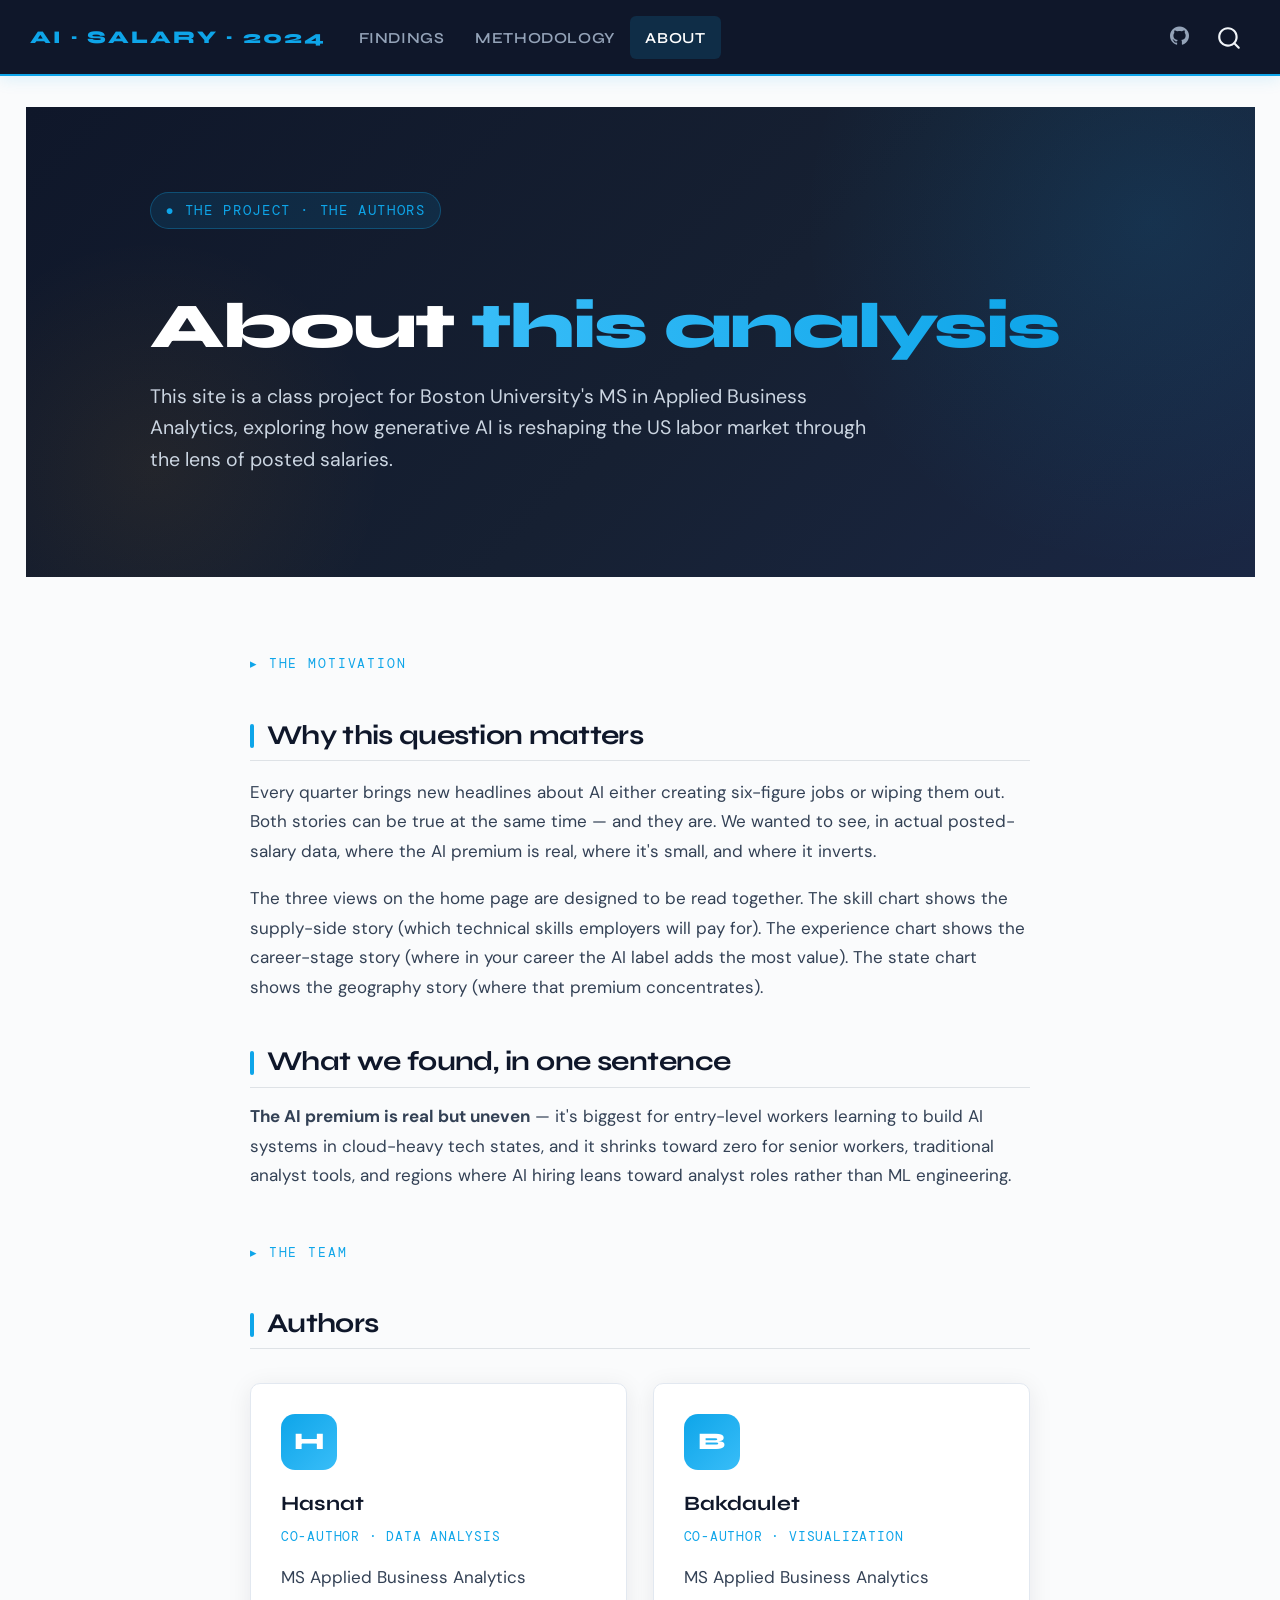
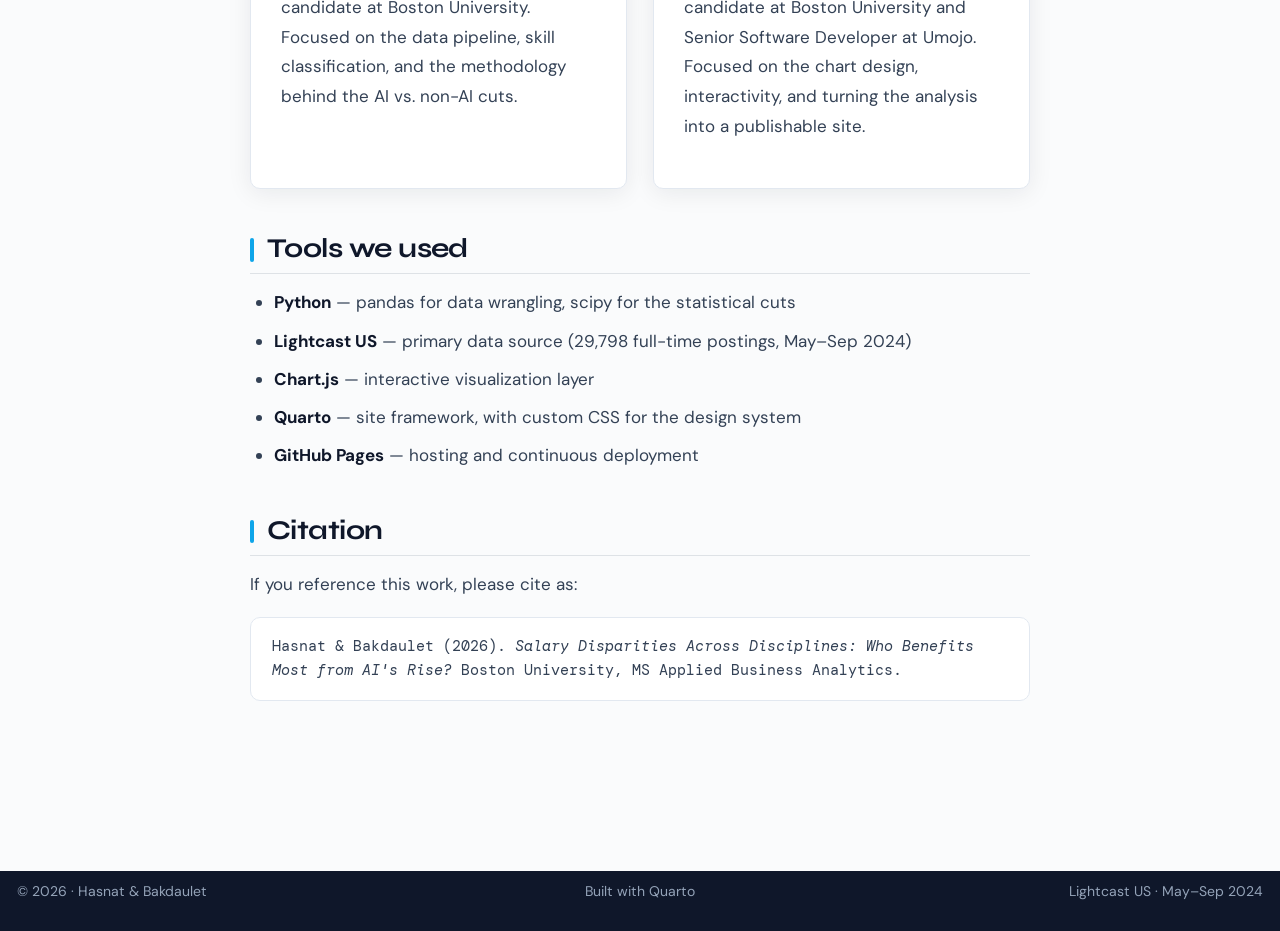
==== docs/about.html @ b26f87ef "init cvommit" ====
<!DOCTYPE html>
<html xmlns="http://www.w3.org/1999/xhtml" lang="en" xml:lang="en"><head>

<meta charset="utf-8">
<meta name="generator" content="quarto-1.8.27">

<meta name="viewport" content="width=device-width, initial-scale=1.0, user-scalable=yes">


<title>About – AI Salary Disparities</title>
<style>
code{white-space: pre-wrap;}
span.smallcaps{font-variant: small-caps;}
div.columns{display: flex; gap: min(4vw, 1.5em);}
div.column{flex: auto; overflow-x: auto;}
div.hanging-indent{margin-left: 1.5em; text-indent: -1.5em;}
ul.task-list{list-style: none;}
ul.task-list li input[type="checkbox"] {
  width: 0.8em;
  margin: 0 0.8em 0.2em -1em; /* quarto-specific, see https://github.com/quarto-dev/quarto-cli/issues/4556 */ 
  vertical-align: middle;
}
</style>


<script src="site_libs/quarto-nav/quarto-nav.js"></script>
<script src="site_libs/quarto-nav/headroom.min.js"></script>
<script src="site_libs/clipboard/clipboard.min.js"></script>
<script src="site_libs/quarto-search/autocomplete.umd.js"></script>
<script src="site_libs/quarto-search/fuse.min.js"></script>
<script src="site_libs/quarto-search/quarto-search.js"></script>
<meta name="quarto:offset" content="./">
<link href="./images/favicon.png" rel="icon" type="image/png">
<script src="site_libs/quarto-html/quarto.js" type="module"></script>
<script src="site_libs/quarto-html/tabsets/tabsets.js" type="module"></script>
<script src="site_libs/quarto-html/axe/axe-check.js" type="module"></script>
<script src="site_libs/quarto-html/popper.min.js"></script>
<script src="site_libs/quarto-html/tippy.umd.min.js"></script>
<script src="site_libs/quarto-html/anchor.min.js"></script>
<link href="site_libs/quarto-html/tippy.css" rel="stylesheet">
<link href="site_libs/quarto-html/quarto-syntax-highlighting-ed96de9b727972fe78a7b5d16c58bf87.css" rel="stylesheet" id="quarto-text-highlighting-styles">
<script src="site_libs/bootstrap/bootstrap.min.js"></script>
<link href="site_libs/bootstrap/bootstrap-icons.css" rel="stylesheet">
<link href="site_libs/bootstrap/bootstrap-c4a0ec27df06d107f209e312098e7b75.min.css" rel="stylesheet" append-hash="true" id="quarto-bootstrap" data-mode="light">
<script id="quarto-search-options" type="application/json">{
  "location": "navbar",
  "copy-button": false,
  "collapse-after": 3,
  "panel-placement": "end",
  "type": "overlay",
  "limit": 50,
  "keyboard-shortcut": [
    "f",
    "/",
    "s"
  ],
  "show-item-context": false,
  "language": {
    "search-no-results-text": "No results",
    "search-matching-documents-text": "matching documents",
    "search-copy-link-title": "Copy link to search",
    "search-hide-matches-text": "Hide additional matches",
    "search-more-match-text": "more match in this document",
    "search-more-matches-text": "more matches in this document",
    "search-clear-button-title": "Clear",
    "search-text-placeholder": "",
    "search-detached-cancel-button-title": "Cancel",
    "search-submit-button-title": "Submit",
    "search-label": "Search"
  }
}</script>
<style>html{ scroll-behavior: smooth; }</style>


<link rel="stylesheet" href="styles.css">
</head>

<body class="nav-fixed quarto-light">

<div id="quarto-search-results"></div>
  <header id="quarto-header" class="headroom fixed-top">
    <nav class="navbar navbar-expand-lg " data-bs-theme="dark">
      <div class="navbar-container container-fluid">
      <div class="navbar-brand-container mx-auto">
    <a class="navbar-brand" href="./index.html">
    <span class="navbar-title">AI · SALARY · 2024</span>
    </a>
  </div>
            <div id="quarto-search" class="" title="Search"></div>
          <button class="navbar-toggler" type="button" data-bs-toggle="collapse" data-bs-target="#navbarCollapse" aria-controls="navbarCollapse" role="menu" aria-expanded="false" aria-label="Toggle navigation" onclick="if (window.quartoToggleHeadroom) { window.quartoToggleHeadroom(); }">
  <span class="navbar-toggler-icon"></span>
</button>
          <div class="collapse navbar-collapse" id="navbarCollapse">
            <ul class="navbar-nav navbar-nav-scroll me-auto">
  <li class="nav-item">
    <a class="nav-link" href="./index.html"> 
<span class="menu-text">Findings</span></a>
  </li>  
  <li class="nav-item">
    <a class="nav-link" href="./methodology.html"> 
<span class="menu-text">Methodology</span></a>
  </li>  
  <li class="nav-item">
    <a class="nav-link active" href="./about.html" aria-current="page"> 
<span class="menu-text">About</span></a>
  </li>  
</ul>
            <ul class="navbar-nav navbar-nav-scroll ms-auto">
  <li class="nav-item compact">
    <a class="nav-link" href="https://github.com/"> <i class="bi bi-github" role="img" aria-label="GitHub">
</i> 
<span class="menu-text"></span></a>
  </li>  
</ul>
          </div> <!-- /navcollapse -->
            <div class="quarto-navbar-tools">
</div>
      </div> <!-- /container-fluid -->
    </nav>
</header>
<!-- content -->
<div id="quarto-content" class="quarto-container page-columns page-rows-contents page-layout-full page-navbar">
<!-- sidebar -->
<!-- margin-sidebar -->
    
<!-- main -->
<main class="content column-page" id="quarto-document-content">

<header id="title-block-header" class="quarto-title-block default">
<div class="quarto-title">
<h1 class="title">About</h1>
</div>



<div class="quarto-title-meta column-page">

    
  
    
  </div>
  


</header>


<!-- HERO -->
<div class="hero" style="padding:5rem 2rem 4rem;">
  <div class="hero-inner">
    <div class="hero-eyebrow">● The Project · The Authors</div>
    <h1>About <span>this analysis</span></h1>
    <p class="hero-sub">
      This site is a class project for Boston University's MS in Applied Business Analytics, exploring how
      generative AI is reshaping the US labor market through the lens of posted salaries.
    </p>
  </div>
</div>

<div class="section">
  <div class="content-block">

    <div class="section-eyebrow">▸ The motivation</div>
    <h2 class="section-title anchored" style="margin-bottom:1rem;">Why this question matters</h2>
    <p>
      Every quarter brings new headlines about AI either creating six-figure jobs or wiping them out. Both stories
      can be true at the same time — and they are. We wanted to see, in actual posted-salary data, where the AI
      premium is real, where it's small, and where it inverts.
    </p>
    <p>
      The three views on the home page are designed to be read together. The skill chart shows the supply-side
      story (which technical skills employers will pay for). The experience chart shows the career-stage story
      (where in your career the AI label adds the most value). The state chart shows the geography story (where
      that premium concentrates).
    </p>

    <h2 class="anchored">What we found, in one sentence</h2>
    <p>
      <strong>The AI premium is real but uneven</strong> — it's biggest for entry-level workers learning to build
      AI systems in cloud-heavy tech states, and it shrinks toward zero for senior workers, traditional analyst
      tools, and regions where AI hiring leans toward analyst roles rather than ML engineering.
    </p>

    <div class="section-eyebrow" style="margin-top:3rem;">▸ The team</div>
    <h2 class="section-title anchored" style="margin-bottom:1rem;">Authors</h2>

    <div class="author-grid">

      <div class="author-card">
        <div class="author-avatar">H</div>
        <div class="author-name">Hasnat</div>
        <div class="author-role">CO-AUTHOR · DATA ANALYSIS</div>
        <p class="author-bio">
          MS Applied Business Analytics candidate at Boston University. Focused on the data pipeline,
          skill classification, and the methodology behind the AI vs. non-AI cuts.
        </p>
      </div>

      <div class="author-card">
        <div class="author-avatar">B</div>
        <div class="author-name">Bakdaulet</div>
        <div class="author-role">CO-AUTHOR · VISUALIZATION</div>
        <p class="author-bio">
          MS Applied Business Analytics candidate at Boston University and Senior Software Developer at Umojo.
          Focused on the chart design, interactivity, and turning the analysis into a publishable site.
        </p>
      </div>

    </div>

    <h2 class="anchored">Tools we used</h2>
    <ul>
      <li><strong>Python</strong> — pandas for data wrangling, scipy for the statistical cuts</li>
      <li><strong>Lightcast US</strong> — primary data source (29,798 full-time postings, May–Sep 2024)</li>
      <li><strong>Chart.js</strong> — interactive visualization layer</li>
      <li><strong>Quarto</strong> — site framework, with custom CSS for the design system</li>
      <li><strong>GitHub Pages</strong> — hosting and continuous deployment</li>
    </ul>

    <h2 class="anchored">Citation</h2>
    <p>
      If you reference this work, please cite as:
    </p>
    <p style="background:#fff; border:1.5px solid var(--border); border-radius:10px; padding:1rem 1.25rem; font-family:'DM Mono',monospace; font-size:.88rem; color:var(--navy-3); line-height:1.6;">
      Hasnat &amp; Bakdaulet (2026). <em>Salary Disparities Across Disciplines: Who Benefits Most from AI's Rise?</em>
      Boston University, MS Applied Business Analytics.
    </p>

  </div>
</div>



</main> <!-- /main -->
<script id="quarto-html-after-body" type="application/javascript">
  window.document.addEventListener("DOMContentLoaded", function (event) {
    const icon = "";
    const anchorJS = new window.AnchorJS();
    anchorJS.options = {
      placement: 'right',
      icon: icon
    };
    anchorJS.add('.anchored');
    const isCodeAnnotation = (el) => {
      for (const clz of el.classList) {
        if (clz.startsWith('code-annotation-')) {                     
          return true;
        }
      }
      return false;
    }
    const onCopySuccess = function(e) {
      // button target
      const button = e.trigger;
      // don't keep focus
      button.blur();
      // flash "checked"
      button.classList.add('code-copy-button-checked');
      var currentTitle = button.getAttribute("title");
      button.setAttribute("title", "Copied!");
      let tooltip;
      if (window.bootstrap) {
        button.setAttribute("data-bs-toggle", "tooltip");
        button.setAttribute("data-bs-placement", "left");
        button.setAttribute("data-bs-title", "Copied!");
        tooltip = new bootstrap.Tooltip(button, 
          { trigger: "manual", 
            customClass: "code-copy-button-tooltip",
            offset: [0, -8]});
        tooltip.show();    
      }
      setTimeout(function() {
        if (tooltip) {
          tooltip.hide();
          button.removeAttribute("data-bs-title");
          button.removeAttribute("data-bs-toggle");
          button.removeAttribute("data-bs-placement");
        }
        button.setAttribute("title", currentTitle);
        button.classList.remove('code-copy-button-checked');
      }, 1000);
      // clear code selection
      e.clearSelection();
    }
    const getTextToCopy = function(trigger) {
      const outerScaffold = trigger.parentElement.cloneNode(true);
      const codeEl = outerScaffold.querySelector('code');
      for (const childEl of codeEl.children) {
        if (isCodeAnnotation(childEl)) {
          childEl.remove();
        }
      }
      return codeEl.innerText;
    }
    const clipboard = new window.ClipboardJS('.code-copy-button:not([data-in-quarto-modal])', {
      text: getTextToCopy
    });
    clipboard.on('success', onCopySuccess);
    if (window.document.getElementById('quarto-embedded-source-code-modal')) {
      const clipboardModal = new window.ClipboardJS('.code-copy-button[data-in-quarto-modal]', {
        text: getTextToCopy,
        container: window.document.getElementById('quarto-embedded-source-code-modal')
      });
      clipboardModal.on('success', onCopySuccess);
    }
      var localhostRegex = new RegExp(/^(?:http|https):\/\/localhost\:?[0-9]*\//);
      var mailtoRegex = new RegExp(/^mailto:/);
        var filterRegex = new RegExp('/' + window.location.host + '/');
      var isInternal = (href) => {
          return filterRegex.test(href) || localhostRegex.test(href) || mailtoRegex.test(href);
      }
      // Inspect non-navigation links and adorn them if external
     var links = window.document.querySelectorAll('a[href]:not(.nav-link):not(.navbar-brand):not(.toc-action):not(.sidebar-link):not(.sidebar-item-toggle):not(.pagination-link):not(.no-external):not([aria-hidden]):not(.dropdown-item):not(.quarto-navigation-tool):not(.about-link)');
      for (var i=0; i<links.length; i++) {
        const link = links[i];
        if (!isInternal(link.href)) {
          // undo the damage that might have been done by quarto-nav.js in the case of
          // links that we want to consider external
          if (link.dataset.originalHref !== undefined) {
            link.href = link.dataset.originalHref;
          }
            // target, if specified
            link.setAttribute("target", "_blank");
            if (link.getAttribute("rel") === null) {
              link.setAttribute("rel", "noopener");
            }
        }
      }
    function tippyHover(el, contentFn, onTriggerFn, onUntriggerFn) {
      const config = {
        allowHTML: true,
        maxWidth: 500,
        delay: 100,
        arrow: false,
        appendTo: function(el) {
            return el.parentElement;
        },
        interactive: true,
        interactiveBorder: 10,
        theme: 'quarto',
        placement: 'bottom-start',
      };
      if (contentFn) {
        config.content = contentFn;
      }
      if (onTriggerFn) {
        config.onTrigger = onTriggerFn;
      }
      if (onUntriggerFn) {
        config.onUntrigger = onUntriggerFn;
      }
      window.tippy(el, config); 
    }
    const noterefs = window.document.querySelectorAll('a[role="doc-noteref"]');
    for (var i=0; i<noterefs.length; i++) {
      const ref = noterefs[i];
      tippyHover(ref, function() {
        // use id or data attribute instead here
        let href = ref.getAttribute('data-footnote-href') || ref.getAttribute('href');
        try { href = new URL(href).hash; } catch {}
        const id = href.replace(/^#\/?/, "");
        const note = window.document.getElementById(id);
        if (note) {
          return note.innerHTML;
        } else {
          return "";
        }
      });
    }
    const xrefs = window.document.querySelectorAll('a.quarto-xref');
    const processXRef = (id, note) => {
      // Strip column container classes
      const stripColumnClz = (el) => {
        el.classList.remove("page-full", "page-columns");
        if (el.children) {
          for (const child of el.children) {
            stripColumnClz(child);
          }
        }
      }
      stripColumnClz(note)
      if (id === null || id.startsWith('sec-')) {
        // Special case sections, only their first couple elements
        const container = document.createElement("div");
        if (note.children && note.children.length > 2) {
          container.appendChild(note.children[0].cloneNode(true));
          for (let i = 1; i < note.children.length; i++) {
            const child = note.children[i];
            if (child.tagName === "P" && child.innerText === "") {
              continue;
            } else {
              container.appendChild(child.cloneNode(true));
              break;
            }
          }
          if (window.Quarto?.typesetMath) {
            window.Quarto.typesetMath(container);
          }
          return container.innerHTML
        } else {
          if (window.Quarto?.typesetMath) {
            window.Quarto.typesetMath(note);
          }
          return note.innerHTML;
        }
      } else {
        // Remove any anchor links if they are present
        const anchorLink = note.querySelector('a.anchorjs-link');
        if (anchorLink) {
          anchorLink.remove();
        }
        if (window.Quarto?.typesetMath) {
          window.Quarto.typesetMath(note);
        }
        if (note.classList.contains("callout")) {
          return note.outerHTML;
        } else {
          return note.innerHTML;
        }
      }
    }
    for (var i=0; i<xrefs.length; i++) {
      const xref = xrefs[i];
      tippyHover(xref, undefined, function(instance) {
        instance.disable();
        let url = xref.getAttribute('href');
        let hash = undefined; 
        if (url.startsWith('#')) {
          hash = url;
        } else {
          try { hash = new URL(url).hash; } catch {}
        }
        if (hash) {
          const id = hash.replace(/^#\/?/, "");
          const note = window.document.getElementById(id);
          if (note !== null) {
            try {
              const html = processXRef(id, note.cloneNode(true));
              instance.setContent(html);
            } finally {
              instance.enable();
              instance.show();
            }
          } else {
            // See if we can fetch this
            fetch(url.split('#')[0])
            .then(res => res.text())
            .then(html => {
              const parser = new DOMParser();
              const htmlDoc = parser.parseFromString(html, "text/html");
              const note = htmlDoc.getElementById(id);
              if (note !== null) {
                const html = processXRef(id, note);
                instance.setContent(html);
              } 
            }).finally(() => {
              instance.enable();
              instance.show();
            });
          }
        } else {
          // See if we can fetch a full url (with no hash to target)
          // This is a special case and we should probably do some content thinning / targeting
          fetch(url)
          .then(res => res.text())
          .then(html => {
            const parser = new DOMParser();
            const htmlDoc = parser.parseFromString(html, "text/html");
            const note = htmlDoc.querySelector('main.content');
            if (note !== null) {
              // This should only happen for chapter cross references
              // (since there is no id in the URL)
              // remove the first header
              if (note.children.length > 0 && note.children[0].tagName === "HEADER") {
                note.children[0].remove();
              }
              const html = processXRef(null, note);
              instance.setContent(html);
            } 
          }).finally(() => {
            instance.enable();
            instance.show();
          });
        }
      }, function(instance) {
      });
    }
        let selectedAnnoteEl;
        const selectorForAnnotation = ( cell, annotation) => {
          let cellAttr = 'data-code-cell="' + cell + '"';
          let lineAttr = 'data-code-annotation="' +  annotation + '"';
          const selector = 'span[' + cellAttr + '][' + lineAttr + ']';
          return selector;
        }
        const selectCodeLines = (annoteEl) => {
          const doc = window.document;
          const targetCell = annoteEl.getAttribute("data-target-cell");
          const targetAnnotation = annoteEl.getAttribute("data-target-annotation");
          const annoteSpan = window.document.querySelector(selectorForAnnotation(targetCell, targetAnnotation));
          const lines = annoteSpan.getAttribute("data-code-lines").split(",");
          const lineIds = lines.map((line) => {
            return targetCell + "-" + line;
          })
          let top = null;
          let height = null;
          let parent = null;
          if (lineIds.length > 0) {
              //compute the position of the single el (top and bottom and make a div)
              const el = window.document.getElementById(lineIds[0]);
              top = el.offsetTop;
              height = el.offsetHeight;
              parent = el.parentElement.parentElement;
            if (lineIds.length > 1) {
              const lastEl = window.document.getElementById(lineIds[lineIds.length - 1]);
              const bottom = lastEl.offsetTop + lastEl.offsetHeight;
              height = bottom - top;
            }
            if (top !== null && height !== null && parent !== null) {
              // cook up a div (if necessary) and position it 
              let div = window.document.getElementById("code-annotation-line-highlight");
              if (div === null) {
                div = window.document.createElement("div");
                div.setAttribute("id", "code-annotation-line-highlight");
                div.style.position = 'absolute';
                parent.appendChild(div);
              }
              div.style.top = top - 2 + "px";
              div.style.height = height + 4 + "px";
              div.style.left = 0;
              let gutterDiv = window.document.getElementById("code-annotation-line-highlight-gutter");
              if (gutterDiv === null) {
                gutterDiv = window.document.createElement("div");
                gutterDiv.setAttribute("id", "code-annotation-line-highlight-gutter");
                gutterDiv.style.position = 'absolute';
                const codeCell = window.document.getElementById(targetCell);
                const gutter = codeCell.querySelector('.code-annotation-gutter');
                gutter.appendChild(gutterDiv);
              }
              gutterDiv.style.top = top - 2 + "px";
              gutterDiv.style.height = height + 4 + "px";
            }
            selectedAnnoteEl = annoteEl;
          }
        };
        const unselectCodeLines = () => {
          const elementsIds = ["code-annotation-line-highlight", "code-annotation-line-highlight-gutter"];
          elementsIds.forEach((elId) => {
            const div = window.document.getElementById(elId);
            if (div) {
              div.remove();
            }
          });
          selectedAnnoteEl = undefined;
        };
          // Handle positioning of the toggle
      window.addEventListener(
        "resize",
        throttle(() => {
          elRect = undefined;
          if (selectedAnnoteEl) {
            selectCodeLines(selectedAnnoteEl);
          }
        }, 10)
      );
      function throttle(fn, ms) {
      let throttle = false;
      let timer;
        return (...args) => {
          if(!throttle) { // first call gets through
              fn.apply(this, args);
              throttle = true;
          } else { // all the others get throttled
              if(timer) clearTimeout(timer); // cancel #2
              timer = setTimeout(() => {
                fn.apply(this, args);
                timer = throttle = false;
              }, ms);
          }
        };
      }
        // Attach click handler to the DT
        const annoteDls = window.document.querySelectorAll('dt[data-target-cell]');
        for (const annoteDlNode of annoteDls) {
          annoteDlNode.addEventListener('click', (event) => {
            const clickedEl = event.target;
            if (clickedEl !== selectedAnnoteEl) {
              unselectCodeLines();
              const activeEl = window.document.querySelector('dt[data-target-cell].code-annotation-active');
              if (activeEl) {
                activeEl.classList.remove('code-annotation-active');
              }
              selectCodeLines(clickedEl);
              clickedEl.classList.add('code-annotation-active');
            } else {
              // Unselect the line
              unselectCodeLines();
              clickedEl.classList.remove('code-annotation-active');
            }
          });
        }
    const findCites = (el) => {
      const parentEl = el.parentElement;
      if (parentEl) {
        const cites = parentEl.dataset.cites;
        if (cites) {
          return {
            el,
            cites: cites.split(' ')
          };
        } else {
          return findCites(el.parentElement)
        }
      } else {
        return undefined;
      }
    };
    var bibliorefs = window.document.querySelectorAll('a[role="doc-biblioref"]');
    for (var i=0; i<bibliorefs.length; i++) {
      const ref = bibliorefs[i];
      const citeInfo = findCites(ref);
      if (citeInfo) {
        tippyHover(citeInfo.el, function() {
          var popup = window.document.createElement('div');
          citeInfo.cites.forEach(function(cite) {
            var citeDiv = window.document.createElement('div');
            citeDiv.classList.add('hanging-indent');
            citeDiv.classList.add('csl-entry');
            var biblioDiv = window.document.getElementById('ref-' + cite);
            if (biblioDiv) {
              citeDiv.innerHTML = biblioDiv.innerHTML;
            }
            popup.appendChild(citeDiv);
          });
          return popup.innerHTML;
        });
      }
    }
  });
  </script>
</div> <!-- /content -->
<footer class="footer">
  <div class="nav-footer">
    <div class="nav-footer-left">
<p>© 2026 · Hasnat &amp; Bakdaulet</p>
</div>   
    <div class="nav-footer-center">
<p>Built with Quarto</p>
</div>
    <div class="nav-footer-right">
<p>Lightcast US · May–Sep 2024</p>
</div>
  </div>
</footer>




<script src="site_libs/quarto-html/zenscroll-min.js"></script>
</body></html>
---- docs/site_libs/quarto-html/tippy.css ----
.tippy-box[data-animation=fade][data-state=hidden]{opacity:0}[data-tippy-root]{max-width:calc(100vw - 10px)}.tippy-box{position:relative;background-color:#333;color:#fff;border-radius:4px;font-size:14px;line-height:1.4;white-space:normal;outline:0;transition-property:transform,visibility,opacity}.tippy-box[data-placement^=top]>.tippy-arrow{bottom:0}.tippy-box[data-placement^=top]>.tippy-arrow:before{bottom:-7px;left:0;border-width:8px 8px 0;border-top-color:initial;transform-origin:center top}.tippy-box[data-placement^=bottom]>.tippy-arrow{top:0}.tippy-box[data-placement^=bottom]>.tippy-arrow:before{top:-7px;left:0;border-width:0 8px 8px;border-bottom-color:initial;transform-origin:center bottom}.tippy-box[data-placement^=left]>.tippy-arrow{right:0}.tippy-box[data-placement^=left]>.tippy-arrow:before{border-width:8px 0 8px 8px;border-left-color:initial;right:-7px;transform-origin:center left}.tippy-box[data-placement^=right]>.tippy-arrow{left:0}.tippy-box[data-placement^=right]>.tippy-arrow:before{left:-7px;border-width:8px 8px 8px 0;border-right-color:initial;transform-origin:center right}.tippy-box[data-inertia][data-state=visible]{transition-timing-function:cubic-bezier(.54,1.5,.38,1.11)}.tippy-arrow{width:16px;height:16px;color:#333}.tippy-arrow:before{content:"";position:absolute;border-color:transparent;border-style:solid}.tippy-content{position:relative;padding:5px 9px;z-index:1}
---- docs/site_libs/quarto-html/quarto-syntax-highlighting-ed96de9b727972fe78a7b5d16c58bf87.css ----
/* quarto syntax highlight colors */
:root {
  --quarto-hl-ot-color: #003B4F;
  --quarto-hl-at-color: #657422;
  --quarto-hl-ss-color: #20794D;
  --quarto-hl-an-color: #5E5E5E;
  --quarto-hl-fu-color: #4758AB;
  --quarto-hl-st-color: #20794D;
  --quarto-hl-cf-color: #003B4F;
  --quarto-hl-op-color: #5E5E5E;
  --quarto-hl-er-color: #AD0000;
  --quarto-hl-bn-color: #AD0000;
  --quarto-hl-al-color: #AD0000;
  --quarto-hl-va-color: #111111;
  --quarto-hl-bu-color: inherit;
  --quarto-hl-ex-color: inherit;
  --quarto-hl-pp-color: #AD0000;
  --quarto-hl-in-color: #5E5E5E;
  --quarto-hl-vs-color: #20794D;
  --quarto-hl-wa-color: #5E5E5E;
  --quarto-hl-do-color: #5E5E5E;
  --quarto-hl-im-color: #00769E;
  --quarto-hl-ch-color: #20794D;
  --quarto-hl-dt-color: #AD0000;
  --quarto-hl-fl-color: #AD0000;
  --quarto-hl-co-color: #5E5E5E;
  --quarto-hl-cv-color: #5E5E5E;
  --quarto-hl-cn-color: #8f5902;
  --quarto-hl-sc-color: #5E5E5E;
  --quarto-hl-dv-color: #AD0000;
  --quarto-hl-kw-color: #003B4F;
}

/* other quarto variables */
:root {
  --quarto-font-monospace: SFMono-Regular, Menlo, Monaco, Consolas, "Liberation Mono", "Courier New", monospace;
}

/* syntax highlight based on Pandoc's rules */
pre > code.sourceCode > span {
  color: #003B4F;
}

code.sourceCode > span {
  color: #003B4F;
}

div.sourceCode,
div.sourceCode pre.sourceCode {
  color: #003B4F;
}

/* Normal */
code span {
  color: #003B4F;
}

/* Alert */
code span.al {
  color: #AD0000;
  font-style: inherit;
}

/* Annotation */
code span.an {
  color: #5E5E5E;
  font-style: inherit;
}

/* Attribute */
code span.at {
  color: #657422;
  font-style: inherit;
}

/* BaseN */
code span.bn {
  color: #AD0000;
  font-style: inherit;
}

/* BuiltIn */
code span.bu {
  font-style: inherit;
}

/* ControlFlow */
code span.cf {
  color: #003B4F;
  font-weight: bold;
  font-style: inherit;
}

/* Char */
code span.ch {
  color: #20794D;
  font-style: inherit;
}

/* Constant */
code span.cn {
  color: #8f5902;
  font-style: inherit;
}

/* Comment */
code span.co {
  color: #5E5E5E;
  font-style: inherit;
}

/* CommentVar */
code span.cv {
  color: #5E5E5E;
  font-style: italic;
}

/* Documentation */
code span.do {
  color: #5E5E5E;
  font-style: italic;
}

/* DataType */
code span.dt {
  color: #AD0000;
  font-style: inherit;
}

/* DecVal */
code span.dv {
  color: #AD0000;
  font-style: inherit;
}

/* Error */
code span.er {
  color: #AD0000;
  font-style: inherit;
}

/* Extension */
code span.ex {
  font-style: inherit;
}

/* Float */
code span.fl {
  color: #AD0000;
  font-style: inherit;
}

/* Function */
code span.fu {
  color: #4758AB;
  font-style: inherit;
}

/* Import */
code span.im {
  color: #00769E;
  font-style: inherit;
}

/* Information */
code span.in {
  color: #5E5E5E;
  font-style: inherit;
}

/* Keyword */
code span.kw {
  color: #003B4F;
  font-weight: bold;
  font-style: inherit;
}

/* Operator */
code span.op {
  color: #5E5E5E;
  font-style: inherit;
}

/* Other */
code span.ot {
  color: #003B4F;
  font-style: inherit;
}

/* Preprocessor */
code span.pp {
  color: #AD0000;
  font-style: inherit;
}

/* SpecialChar */
code span.sc {
  color: #5E5E5E;
  font-style: inherit;
}

/* SpecialString */
code span.ss {
  color: #20794D;
  font-style: inherit;
}

/* String */
code span.st {
  color: #20794D;
  font-style: inherit;
}

/* Variable */
code span.va {
  color: #111111;
  font-style: inherit;
}

/* VerbatimString */
code span.vs {
  color: #20794D;
  font-style: inherit;
}

/* Warning */
code span.wa {
  color: #5E5E5E;
  font-style: italic;
}

.prevent-inlining {
  content: "</";
}

/*# sourceMappingURL=0920dd6d7437995b8cdf7429764427b1.css.map */
---- docs/styles.css ----
/* ============================================================
   AI SALARY DISPARITIES — SITE STYLES
   Authors: Hasnat & Bakdaulet
   ============================================================ */

@import url('https://fonts.googleapis.com/css2?family=Syne:wght@400;600;700;800&family=DM+Sans:ital,wght@0,300;0,400;0,500;1,400&family=DM+Mono:wght@400;500&display=swap');

/* ── Root Variables ───────────────────────────────────────── */
:root {
  --navy:    #0f172a;
  --navy-2:  #1e293b;
  --navy-3:  #334155;
  --sky:     #0ea5e9;
  --sky-2:   #38bdf8;
  --green:   #1D9E75;
  --green-2: #9DCFB7;
  --orange:  #D85A30;
  --amber:   #f59e0b;
  --slate:   #64748b;
  --slate-2: #94a3b8;
  --light:   #f1f5f9;
  --white:   #ffffff;
  --border:  #e2e8f0;
  --radius:  10px;
  --shadow:  0 4px 24px rgba(15,23,42,.08);
  --shadow-lg: 0 12px 48px rgba(15,23,42,.14);

  /* Aliases used by embedded chart HTML (originally Anthropic vars) */
  --color-text-primary:    #0f172a;
  --color-text-secondary:  #334155;
  --color-text-tertiary:   #64748b;
}

/* ── Base ─────────────────────────────────────────────────── */
body {
  font-family: 'DM Sans', sans-serif;
  font-size: 1rem;
  color: var(--navy-3);
  background: #fafbfc;
  line-height: 1.7;
}

h1, h2, h3, h4, h5 {
  font-family: 'Syne', sans-serif;
  font-weight: 700;
  color: var(--navy);
  letter-spacing: -0.02em;
}

a {
  color: var(--sky);
  text-decoration: none;
  transition: color .2s;
}
a:hover { color: var(--amber); text-decoration: none; }

code, pre {
  font-family: 'DM Mono', monospace;
  font-size: .875em;
}

/* ── Navbar ───────────────────────────────────────────────── */
.navbar {
  background: var(--navy) !important;
  padding: .75rem 1.5rem;
  border-bottom: 2px solid var(--sky);
  box-shadow: 0 2px 16px rgba(14,165,233,.15);
}

.navbar-brand {
  font-family: 'Syne', sans-serif;
  font-weight: 800;
  font-size: 1.05rem;
  color: var(--sky) !important;
  letter-spacing: .12em;
}

.navbar-nav .nav-link {
  font-family: 'Syne', sans-serif;
  font-weight: 600;
  font-size: .9rem;
  letter-spacing: .04em;
  text-transform: uppercase;
  color: #94a3b8 !important;
  padding: .5rem .9rem !important;
  border-radius: 6px;
  transition: all .2s;
}
.navbar-nav .nav-link:hover,
.navbar-nav .nav-link.active {
  color: var(--white) !important;
  background: rgba(14,165,233,.15);
}

/* ── Hero Section ─────────────────────────────────────────── */
.hero {
  background: linear-gradient(135deg, var(--navy) 0%, #162032 55%, #1a2744 100%);
  color: var(--white);
  padding: 6rem 2rem 5rem;
  position: relative;
  overflow: hidden;
}

.hero::before {
  content: '';
  position: absolute;
  top: -50%;
  right: -20%;
  width: 700px;
  height: 700px;
  background: radial-gradient(circle, rgba(14,165,233,.12) 0%, transparent 70%);
  pointer-events: none;
}

.hero::after {
  content: '';
  position: absolute;
  bottom: -30%;
  left: -10%;
  width: 500px;
  height: 500px;
  background: radial-gradient(circle, rgba(245,158,11,.07) 0%, transparent 65%);
  pointer-events: none;
}

.hero-inner {
  max-width: 980px;
  margin: 0 auto;
  position: relative;
  z-index: 1;
}

.hero-eyebrow {
  display: inline-flex;
  align-items: center;
  gap: .5rem;
  font-family: 'DM Mono', monospace;
  font-size: .8rem;
  letter-spacing: .12em;
  text-transform: uppercase;
  color: var(--sky);
  background: rgba(14,165,233,.12);
  border: 1px solid rgba(14,165,233,.3);
  padding: .35rem .85rem;
  border-radius: 50px;
  margin-bottom: 1.75rem;
}

.hero h1 {
  font-family: 'Syne', sans-serif;
  font-size: clamp(2.4rem, 5vw, 3.8rem);
  font-weight: 800;
  color: var(--white);
  line-height: 1.05;
  margin-bottom: 1.25rem;
  letter-spacing: -.03em;
}

.hero h1 span {
  background: linear-gradient(90deg, var(--sky-2), var(--sky));
  -webkit-background-clip: text;
  -webkit-text-fill-color: transparent;
  background-clip: text;
}

.hero-sub {
  font-size: 1.15rem;
  color: #cbd5e1;
  max-width: 720px;
  margin: 0 0 2rem;
  line-height: 1.6;
}

.hero-meta {
  display: flex;
  gap: 1.75rem;
  flex-wrap: wrap;
  margin-top: 2rem;
  padding-top: 2rem;
  border-top: 1px solid rgba(148,163,184,.2);
}

.hero-meta-item {
  display: flex;
  flex-direction: column;
  gap: .15rem;
}

.hero-meta-label {
  font-family: 'DM Mono', monospace;
  font-size: .7rem;
  letter-spacing: .12em;
  text-transform: uppercase;
  color: var(--slate-2);
}

.hero-meta-value {
  font-family: 'Syne', sans-serif;
  font-weight: 600;
  font-size: 1rem;
  color: var(--white);
}

/* ── Section Containers ───────────────────────────────────── */
.section {
  max-width: 1100px;
  margin: 0 auto;
  padding: 4.5rem 2rem;
}

.section-eyebrow {
  font-family: 'DM Mono', monospace;
  font-size: .78rem;
  letter-spacing: .14em;
  text-transform: uppercase;
  color: var(--sky);
  margin-bottom: .6rem;
}

.section-title {
  font-family: 'Syne', sans-serif;
  font-size: 2.1rem;
  font-weight: 700;
  color: var(--navy);
  margin: 0 0 .75rem;
  letter-spacing: -.025em;
}

.section-lead {
  font-size: 1.05rem;
  color: var(--slate);
  max-width: 720px;
  margin: 0 0 2rem;
}

/* ── Visualization Card ───────────────────────────────────── */
.viz-card {
  background: var(--white);
  border: 1.5px solid var(--border);
  border-radius: 14px;
  padding: 0;
  box-shadow: var(--shadow);
  margin-bottom: 3.5rem;
  overflow: hidden;
  transition: all .25s;
}

.viz-card:hover {
  border-color: rgba(14,165,233,.4);
  box-shadow: var(--shadow-lg);
}

.viz-header {
  padding: 1.75rem 2rem 0;
  display: flex;
  align-items: flex-start;
  gap: 1rem;
}

.viz-number {
  font-family: 'Syne', sans-serif;
  font-weight: 800;
  font-size: 2.2rem;
  color: var(--sky);
  line-height: 1;
  min-width: 60px;
  background: linear-gradient(135deg, var(--sky), var(--sky-2));
  -webkit-background-clip: text;
  -webkit-text-fill-color: transparent;
  background-clip: text;
  letter-spacing: -.04em;
}

.viz-eyebrow {
  font-family: 'DM Mono', monospace;
  font-size: .7rem;
  letter-spacing: .14em;
  text-transform: uppercase;
  color: var(--sky);
  margin-bottom: .35rem;
}

.viz-headline {
  font-family: 'Syne', sans-serif;
  font-size: 1.35rem;
  font-weight: 700;
  color: var(--navy);
  line-height: 1.3;
  margin: 0 0 .25rem;
  letter-spacing: -.02em;
}

.viz-explanation {
  padding: 1.25rem 2rem 1.75rem;
  border-bottom: 1px solid var(--border);
  background: linear-gradient(180deg, rgba(14,165,233,.02) 0%, transparent 100%);
}

.viz-explanation p {
  font-size: 1rem;
  color: var(--navy-3);
  line-height: 1.65;
  margin: 0;
}

.viz-explanation p + p {
  margin-top: .75rem;
}

.viz-body {
  padding: 1.5rem 2rem 2rem;
}

/* ── Insight badges ───────────────────────────────────────── */
.insight-row {
  display: grid;
  grid-template-columns: repeat(3, 1fr);
  gap: 1rem;
  margin-top: 3rem;
}

.insight-card {
  background: var(--white);
  border: 1.5px solid var(--border);
  border-left: 4px solid var(--sky);
  border-radius: var(--radius);
  padding: 1.5rem;
  transition: all .2s;
}

.insight-card:hover {
  transform: translateY(-2px);
  box-shadow: var(--shadow);
}

.insight-stat {
  font-family: 'Syne', sans-serif;
  font-weight: 800;
  font-size: 2rem;
  color: var(--sky);
  line-height: 1;
  margin-bottom: .4rem;
}

.insight-label {
  font-size: .92rem;
  color: var(--navy-3);
  line-height: 1.45;
}

/* ── Authors strip ────────────────────────────────────────── */
.authors-strip {
  background: var(--white);
  border-top: 1px solid var(--border);
  border-bottom: 1px solid var(--border);
  padding: 1.5rem 2rem;
}

.authors-strip-inner {
  max-width: 1100px;
  margin: 0 auto;
  display: flex;
  align-items: center;
  justify-content: space-between;
  flex-wrap: wrap;
  gap: 1rem;
}

.authors-label {
  font-family: 'DM Mono', monospace;
  font-size: .72rem;
  letter-spacing: .14em;
  text-transform: uppercase;
  color: var(--slate);
}

.authors-names {
  font-family: 'Syne', sans-serif;
  font-weight: 700;
  font-size: 1rem;
  color: var(--navy);
  display: flex;
  align-items: center;
  gap: .75rem;
  flex-wrap: wrap;
}

.author-chip {
  display: inline-flex;
  align-items: center;
  gap: .5rem;
  background: rgba(14,165,233,.08);
  border: 1px solid rgba(14,165,233,.2);
  padding: .35rem .85rem;
  border-radius: 50px;
  font-size: .9rem;
}

.author-dot {
  width: 8px;
  height: 8px;
  background: var(--sky);
  border-radius: 50%;
}

.authors-meta {
  font-family: 'DM Mono', monospace;
  font-size: .78rem;
  color: var(--slate);
}

/* ── About / Methodology Pages ────────────────────────────── */
.content-block {
  max-width: 780px;
  margin: 0 auto;
}

.content-block h2 {
  font-size: 1.6rem;
  margin-top: 2.5rem;
  margin-bottom: .85rem;
  position: relative;
  padding-left: 1rem;
}

.content-block h2::before {
  content: '';
  position: absolute;
  left: 0; top: .35rem;
  width: 4px; height: 1.4rem;
  background: var(--sky);
  border-radius: 2px;
}

.content-block h3 {
  font-size: 1.15rem;
  margin-top: 1.75rem;
  margin-bottom: .5rem;
  color: var(--navy);
}

.content-block p {
  font-size: 1rem;
  line-height: 1.75;
  color: var(--navy-3);
  margin-bottom: 1rem;
}

.content-block ul, .content-block ol {
  font-size: 1rem;
  line-height: 1.75;
  color: var(--navy-3);
  padding-left: 1.4rem;
}

.content-block li {
  margin-bottom: .5rem;
}

.content-block li strong {
  color: var(--navy);
}

.spec-grid {
  display: grid;
  grid-template-columns: 1fr 1fr;
  gap: 1rem;
  margin: 2rem 0;
}

.spec-item {
  background: var(--white);
  border: 1.5px solid var(--border);
  border-radius: var(--radius);
  padding: 1.25rem;
}

.spec-label {
  font-family: 'DM Mono', monospace;
  font-size: .7rem;
  letter-spacing: .14em;
  text-transform: uppercase;
  color: var(--slate);
  margin-bottom: .25rem;
}

.spec-value {
  font-family: 'Syne', sans-serif;
  font-weight: 700;
  font-size: 1.05rem;
  color: var(--navy);
}

/* ── Author Cards (About Page) ────────────────────────────── */
.author-grid {
  display: grid;
  grid-template-columns: 1fr 1fr;
  gap: 1.5rem;
  margin-top: 2rem;
}

.author-card {
  background: var(--white);
  border: 1.5px solid var(--border);
  border-radius: var(--radius);
  padding: 1.75rem;
  transition: all .25s;
  box-shadow: var(--shadow);
}

.author-card:hover {
  border-color: var(--sky);
  box-shadow: var(--shadow-lg);
  transform: translateY(-2px);
}

.author-avatar {
  width: 56px;
  height: 56px;
  background: linear-gradient(135deg, var(--sky), var(--sky-2));
  color: var(--white);
  border-radius: 14px;
  display: flex;
  align-items: center;
  justify-content: center;
  font-family: 'Syne', sans-serif;
  font-weight: 800;
  font-size: 1.4rem;
  margin-bottom: 1rem;
  letter-spacing: -.02em;
}

.author-name {
  font-family: 'Syne', sans-serif;
  font-weight: 700;
  font-size: 1.2rem;
  color: var(--navy);
  margin: 0 0 .25rem;
}

.author-role {
  font-family: 'DM Mono', monospace;
  font-size: .78rem;
  color: var(--sky);
  letter-spacing: .06em;
  margin-bottom: .85rem;
}

.author-bio {
  font-size: .92rem;
  color: var(--navy-3);
  line-height: 1.6;
}

/* ── Footer ───────────────────────────────────────────────── */
.page-footer {
  background: var(--navy) !important;
  border-top: 2px solid rgba(14,165,233,.2);
  color: #64748b !important;
  font-size: .85rem;
}

/* ── Quarto Overrides ─────────────────────────────────────── */
#quarto-content { padding: 0; }

main.content {
  padding: 0;
  max-width: 100%;
}

.quarto-title-block { display: none; }

.page-columns.page-full { padding: 0; }

/* ── Responsive ───────────────────────────────────────────── */
@media (max-width: 768px) {
  .hero { padding: 4rem 1.25rem 3rem; }
  .hero h1 { font-size: 2rem; }
  .section { padding: 3rem 1.25rem; }
  .insight-row { grid-template-columns: 1fr; }
  .author-grid { grid-template-columns: 1fr; }
  .spec-grid { grid-template-columns: 1fr; }
  .viz-header { padding: 1.25rem 1.25rem 0; flex-direction: column; gap: .5rem; }
  .viz-explanation { padding: 1rem 1.25rem 1.5rem; }
  .viz-body { padding: 1rem 1.25rem 1.5rem; }
  .viz-number { font-size: 1.6rem; }
  .viz-headline { font-size: 1.1rem; }
}
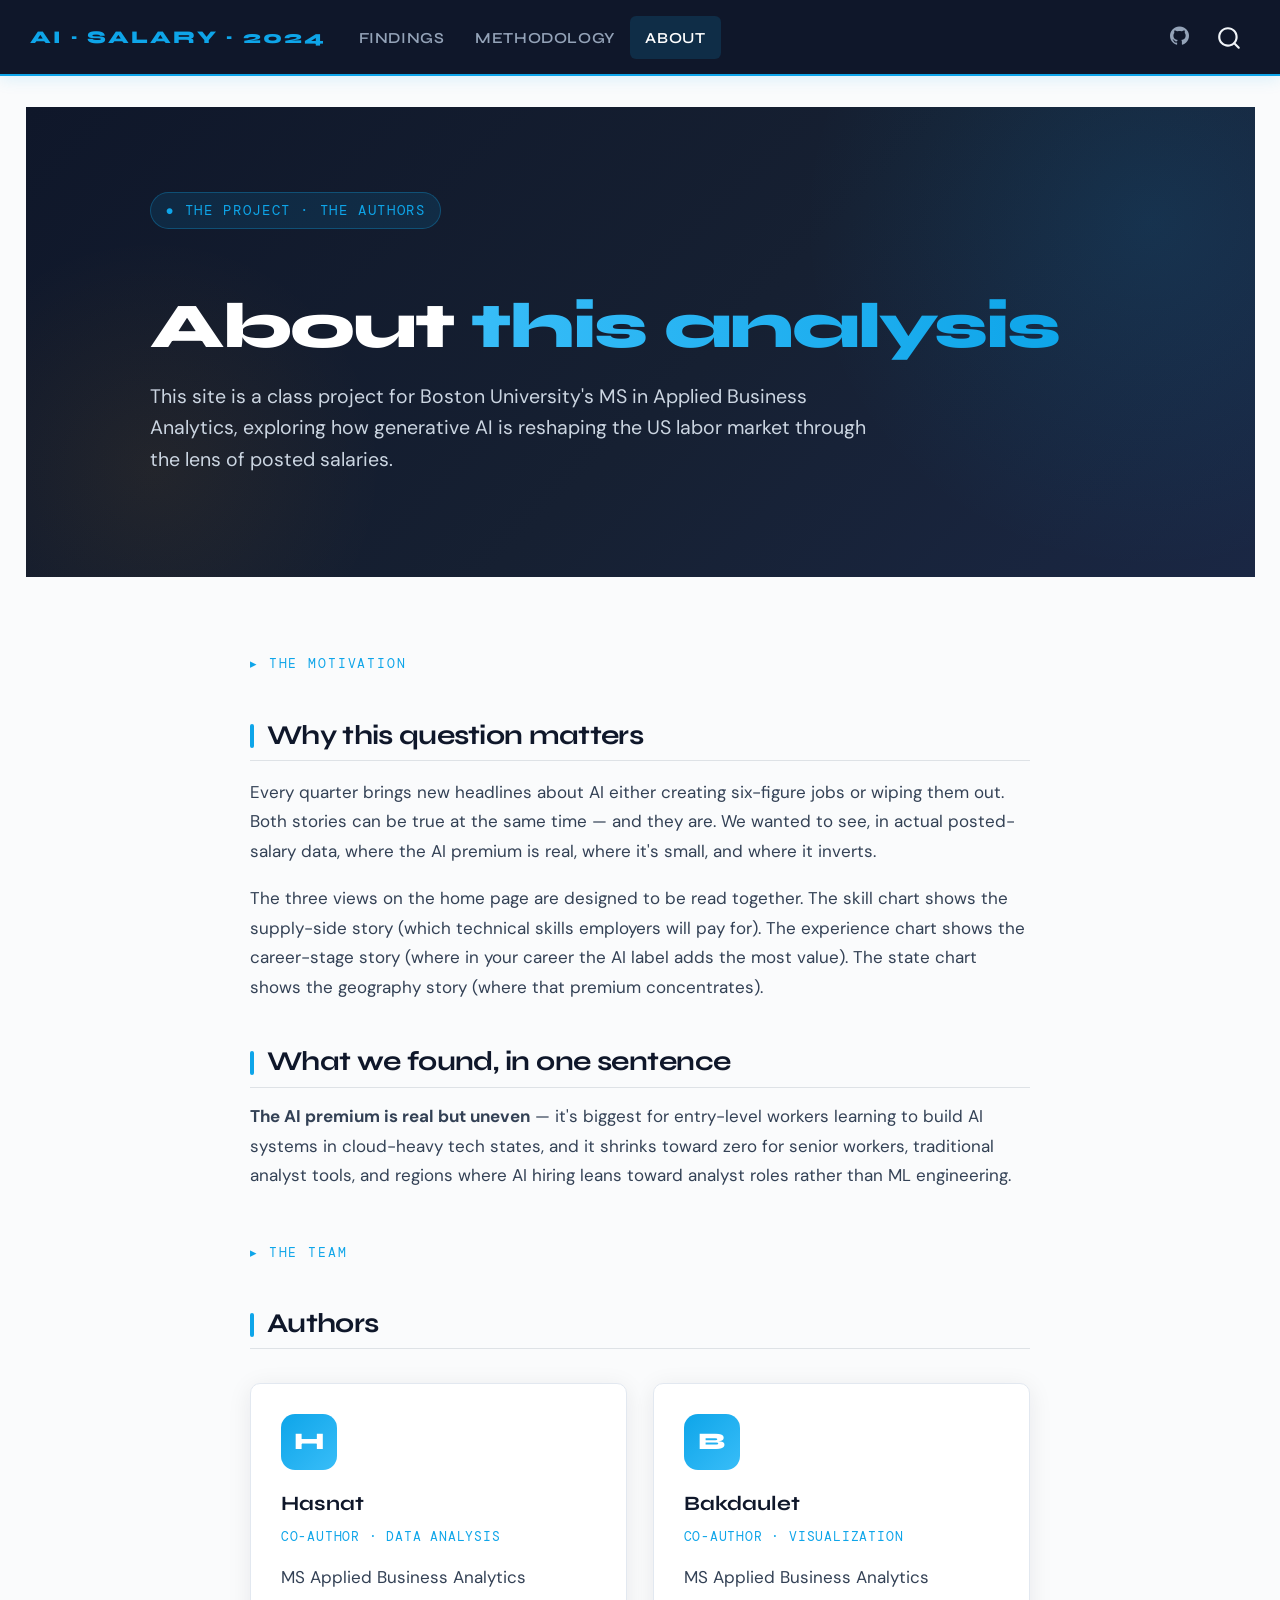
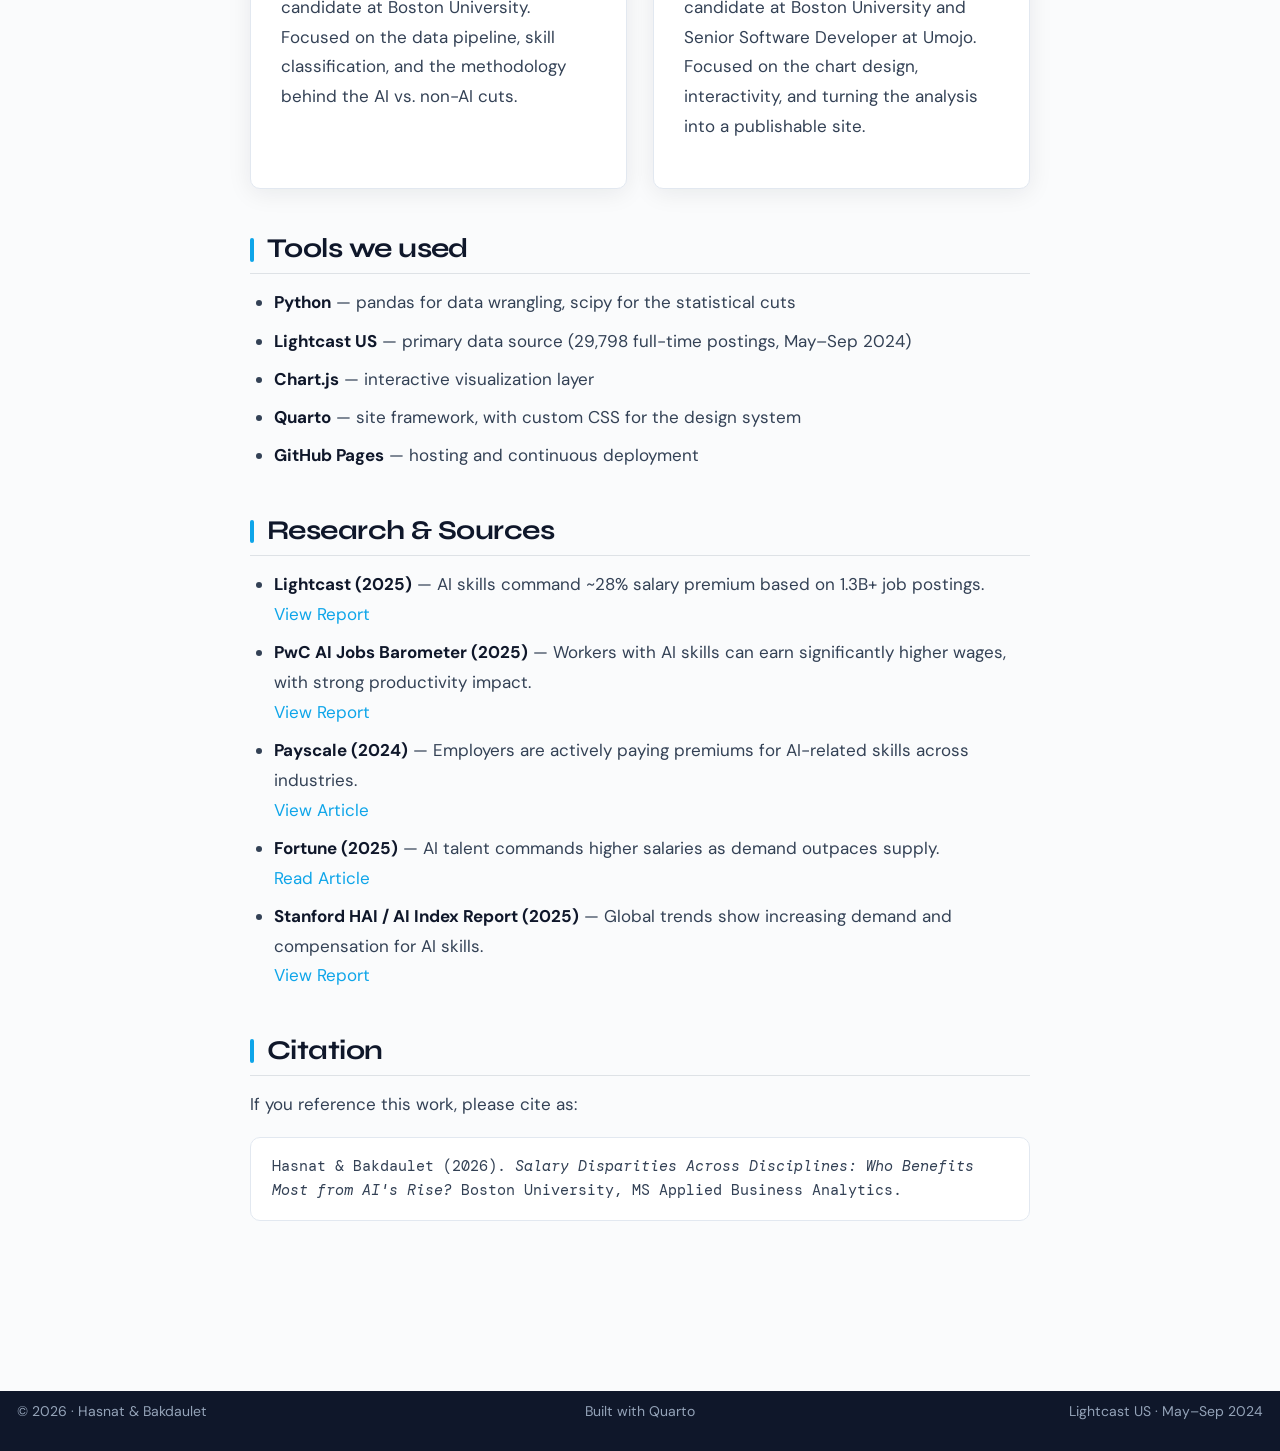
==== commit b8653993: "Adding the Link citation" ====
--- a/docs/about.html
+++ b/docs/about.html
@@ -216,6 +216,53 @@
       <li><strong>Quarto</strong> — site framework, with custom CSS for the design system</li>
       <li><strong>GitHub Pages</strong> — hosting and continuous deployment</li>
     </ul>
+    <h2 class="anchored">Research &amp; Sources</h2>
+    <ul>
+      <li>
+        <strong>Lightcast (2025)</strong> — 
+        AI skills command ~28% salary premium based on 1.3B+ job postings.
+        <br>
+        <a href="https://www.prnewswire.com/news-releases/new-lightcast-report-ai-skills-command-28-salary-premium-as-demand-shifts-beyond-tech-industry-302511141.html" target="_blank">
+          View Report
+        </a>
+      </li>
+
+      <li>
+        <strong>PwC AI Jobs Barometer (2025)</strong> — 
+        Workers with AI skills can earn significantly higher wages, with strong productivity impact.
+        <br>
+        <a href="https://www.pwc.com/gx/en/issues/data-and-analytics/artificial-intelligence/jobs-barometer.html" target="_blank">
+          View Report
+        </a>
+      </li>
+
+      <li>
+        <strong>Payscale (2024)</strong> — 
+        Employers are actively paying premiums for AI-related skills across industries.
+        <br>
+        <a href="https://www.payscale.com/compensation-trends/ai-skills-are-in-demand-and-employers-are-paying-big-bucks-for-them" target="_blank">
+          View Article
+        </a>
+      </li>
+
+      <li>
+        <strong>Fortune (2025)</strong> — 
+        AI talent commands higher salaries as demand outpaces supply.
+        <br>
+        <a href="https://fortune.com/2025/08/11/ai-talent-salary-premium/" target="_blank">
+          Read Article
+        </a>
+      </li>
+
+      <li>
+        <strong>Stanford HAI / AI Index Report (2025)</strong> — 
+        Global trends show increasing demand and compensation for AI skills.
+        <br>
+        <a href="https://aiindex.stanford.edu/report/" target="_blank">
+          View Report
+        </a>
+      </li>
+    </ul>
 
     <h2 class="anchored">Citation</h2>
     <p>
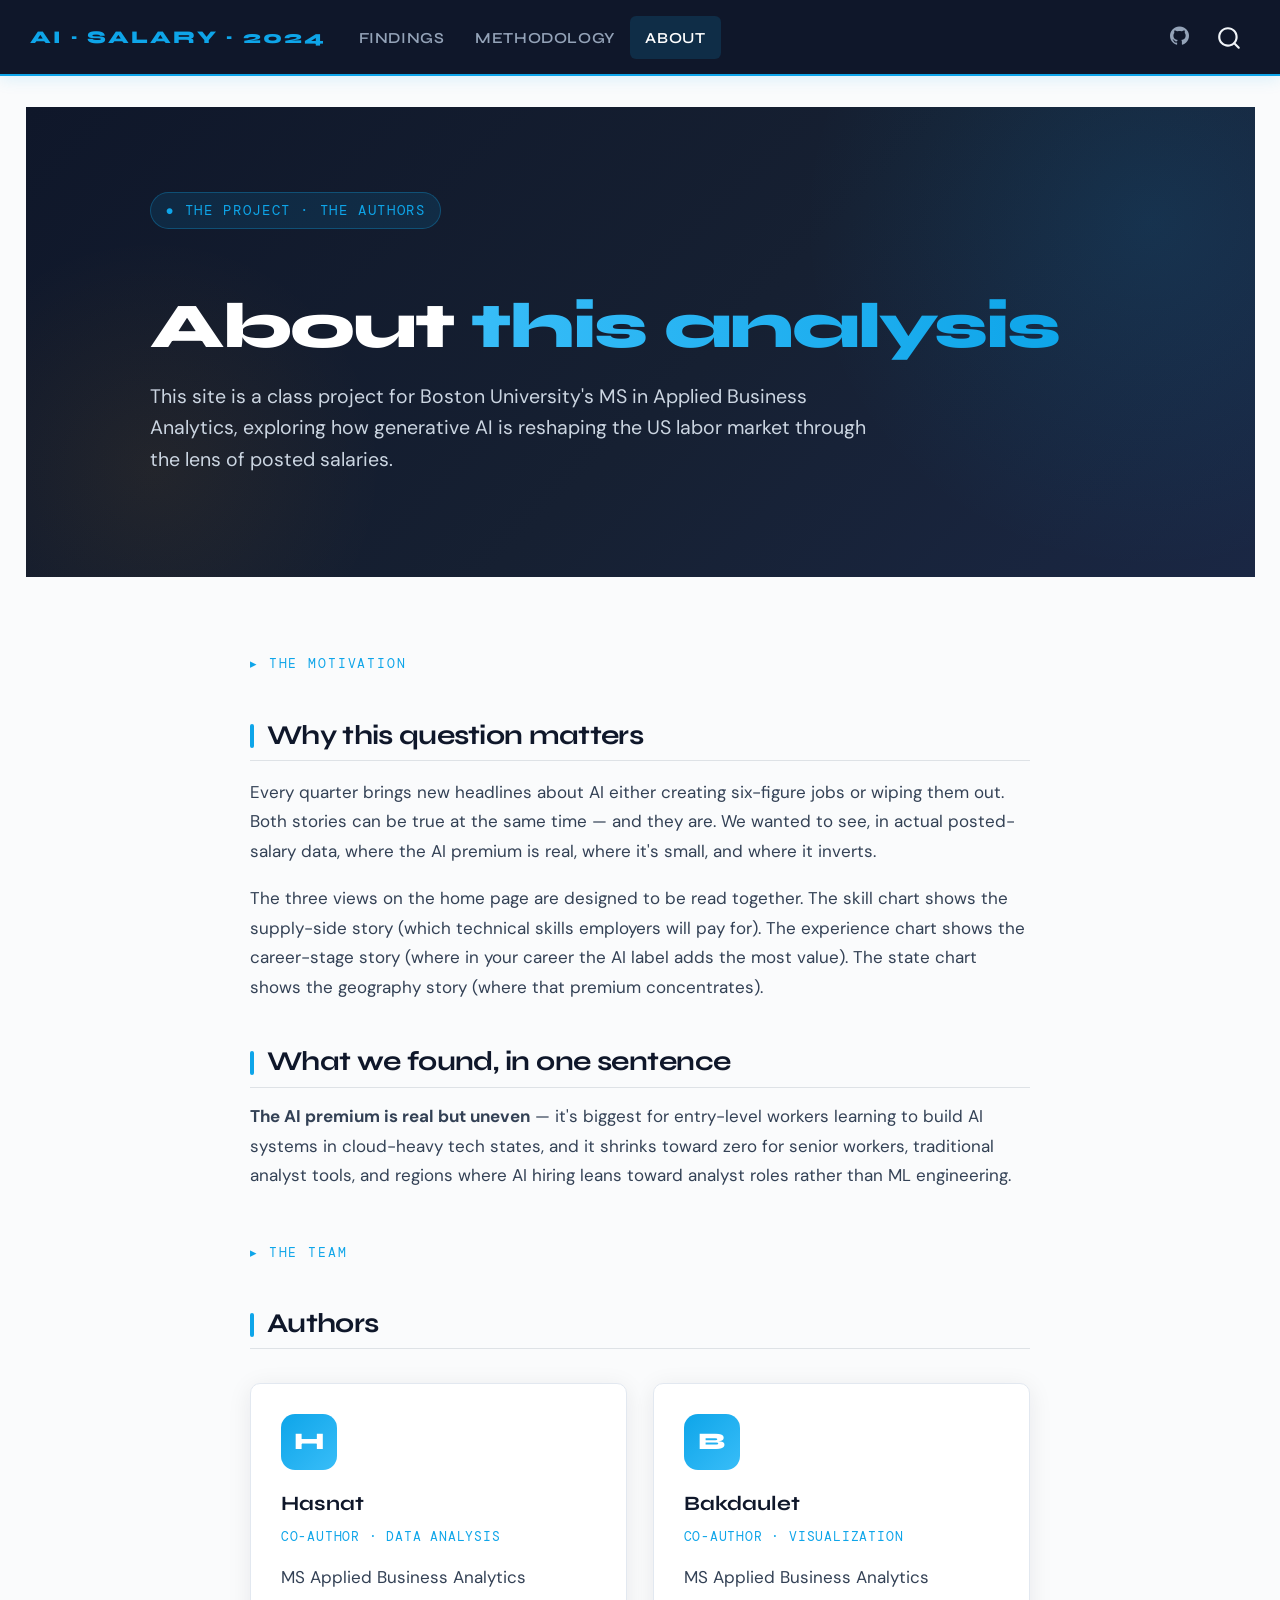
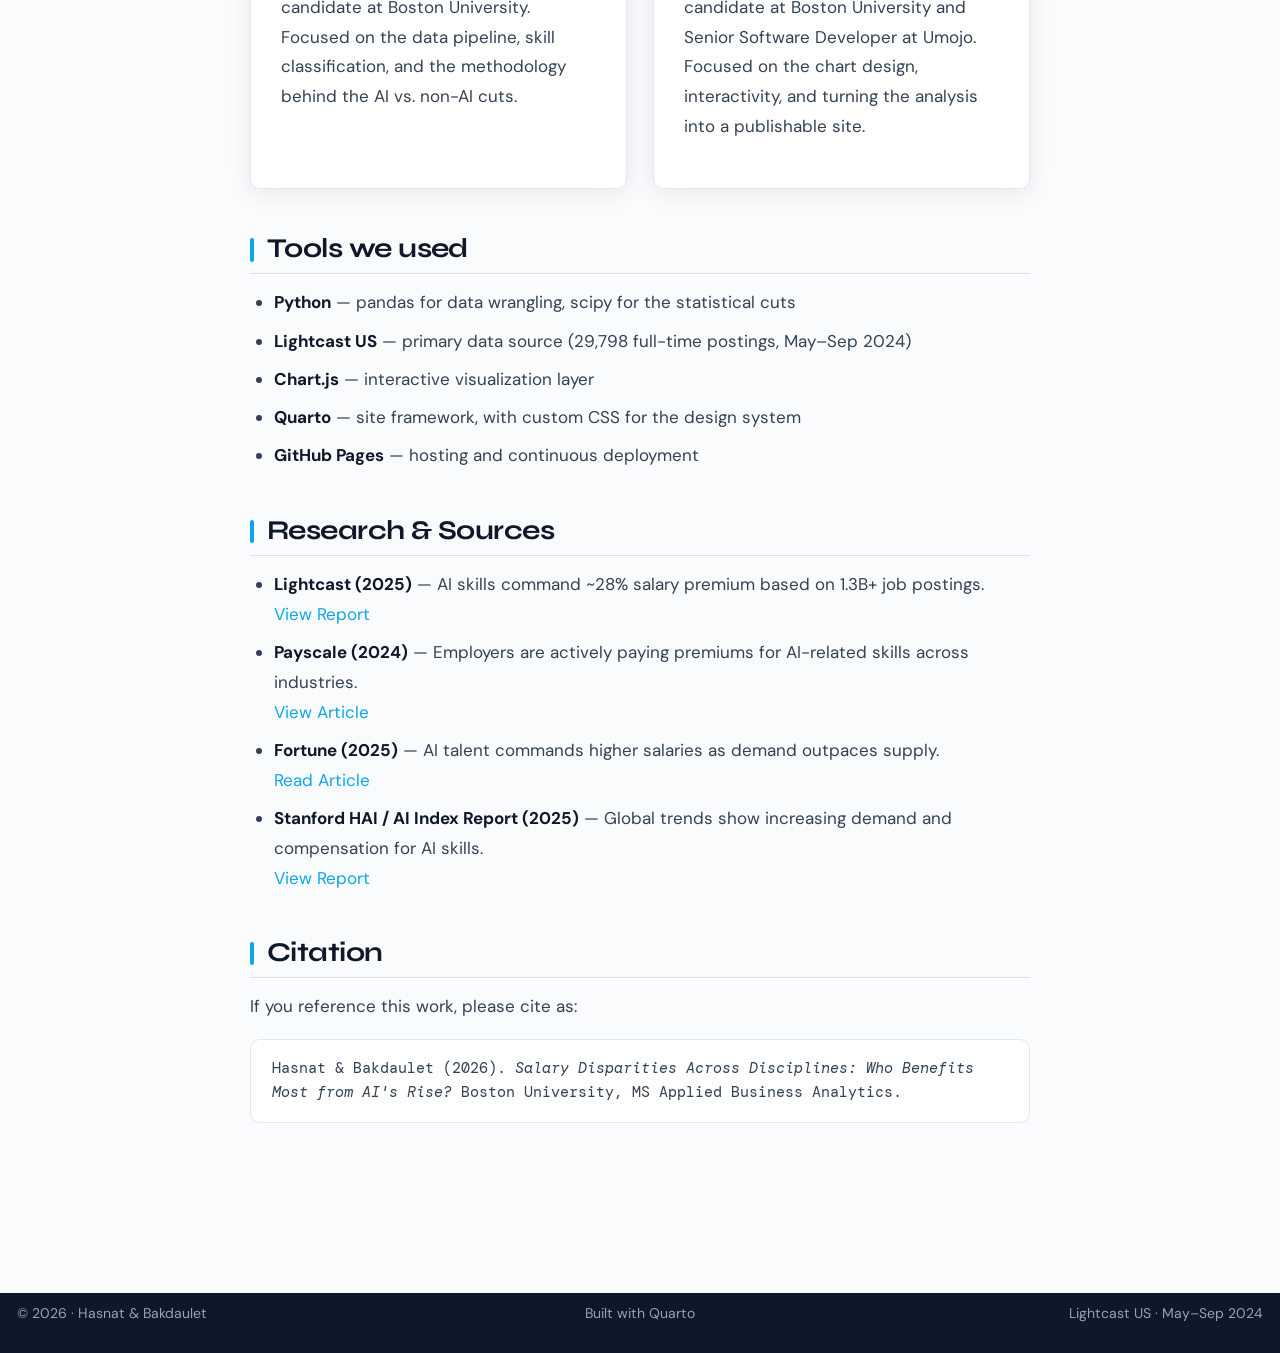
==== commit c93ad03c: "Editied the link" ====
--- a/docs/about.html
+++ b/docs/about.html
@@ -228,15 +228,6 @@
       </li>
 
       <li>
-        <strong>PwC AI Jobs Barometer (2025)</strong> — 
-        Workers with AI skills can earn significantly higher wages, with strong productivity impact.
-        <br>
-        <a href="https://www.pwc.com/gx/en/issues/data-and-analytics/artificial-intelligence/jobs-barometer.html" target="_blank">
-          View Report
-        </a>
-      </li>
-
-      <li>
         <strong>Payscale (2024)</strong> — 
         Employers are actively paying premiums for AI-related skills across industries.
         <br>
